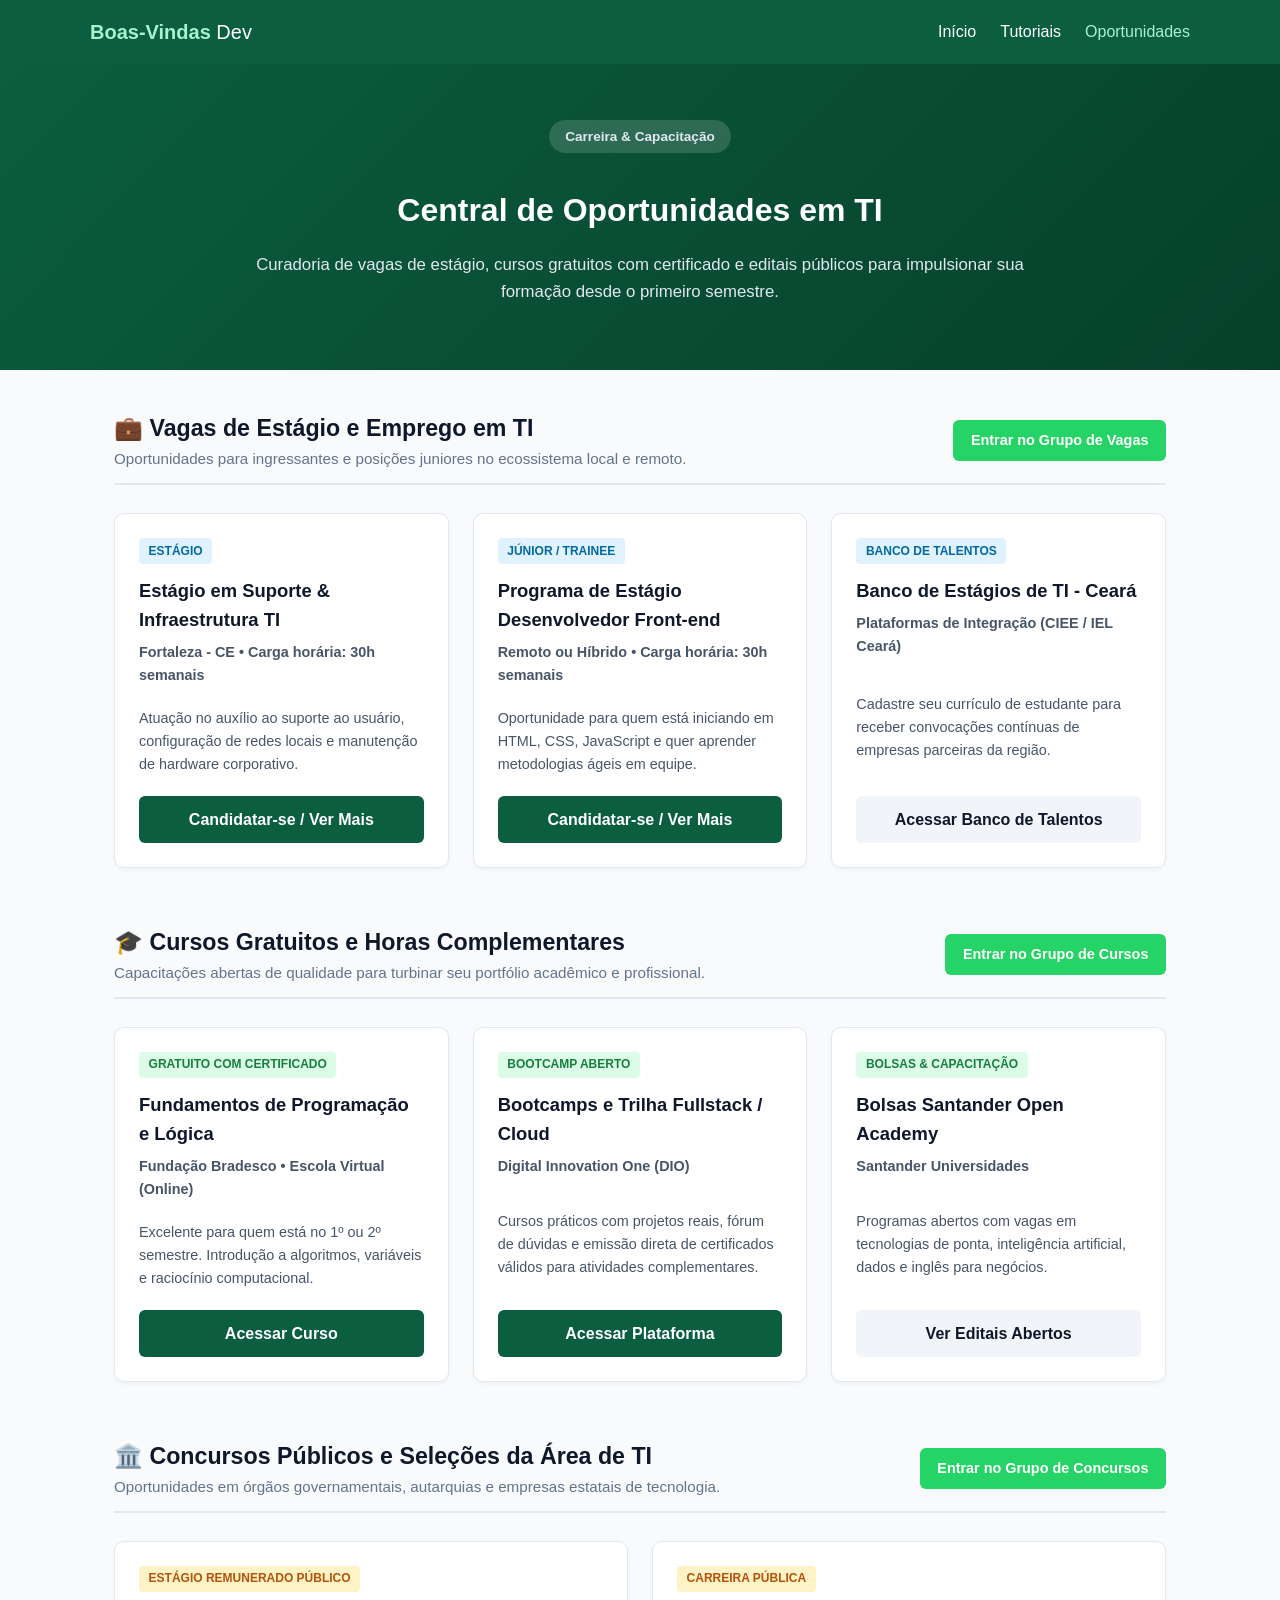
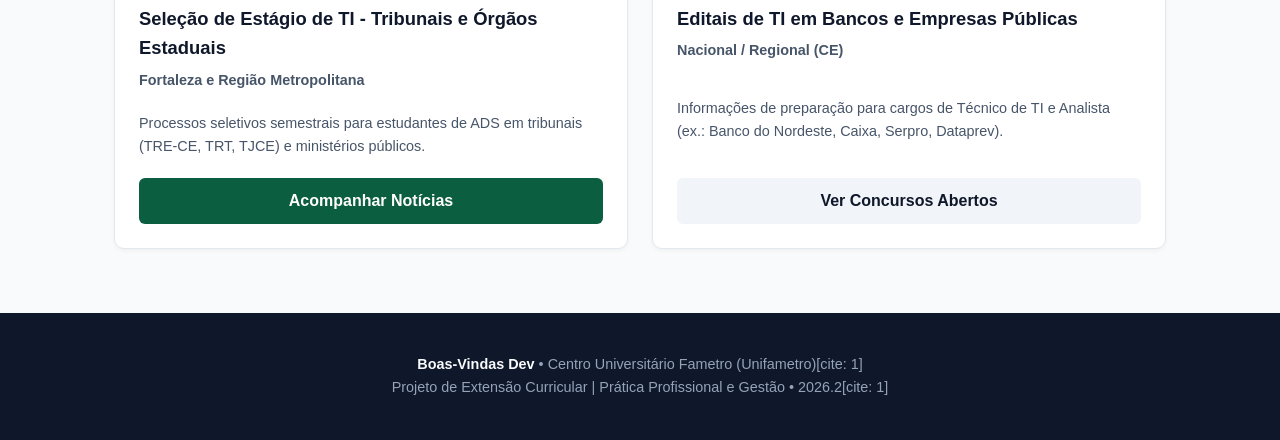
==== oportunidades.html @ 6d9a769b "Cria pagina de oportunidades e ajusta layout responsivo" ====
<!DOCTYPE html>
<html lang="pt-BR">
<head>
  <meta charset="UTF-8">
  <meta name="viewport" content="width=device-width, initial-scale=1.0">
  <title>Oportunidades em TI | Boas-Vindas Dev</title>
  <link rel="stylesheet" href="assets/css/style.css">
</head>
<body>

  <!-- Cabeçalho Institucional -->
  <header class="header">
    <div class="nav-container">
      <div class="logo">
        <span class="logo-bold">Boas-Vindas</span> Dev
      </div>
      <nav>
        <ul class="nav-links">
          <li><a href="index.html">Início</a></li>
          <li><a href="tutoriais.html">Tutoriais</a></li>
          <li><a href="oportunidades.html" class="active">Oportunidades</a></li>
        </ul>
      </nav>
    </div>
  </header>

  <!-- Banner da Página -->
  <section class="page-banner">
    <div class="page-banner-content">
      <span class="badge">Carreira & Capacitação</span>
      <h1>Central de Oportunidades em TI</h1>
      <p>Curadoria de vagas de estágio, cursos gratuitos com certificado e editais públicos para impulsionar sua formação desde o primeiro semestre.</p>
    </div>
  </section>

  <main class="opportunities-container">

    <!-- SEÇÃO 1: VAGAS DE TI E ESTÁGIO -->
    <section class="opp-section" id="vagas">
      <div class="section-header-opp">
        <div>
          <h2>💼 Vagas de Estágio e Emprego em TI</h2>
          <p>Oportunidades para ingressantes e posições juniores no ecossistema local e remoto.</p>
        </div>
        <a href="https://chat.whatsapp.com/GnmyAMjtUyA5KpkYH7Mi5i" class="btn-group-link" target="_blank" rel="noopener noreferrer">
          Entrar no Grupo de Vagas
        </a>
      </div>

      <div class="cards-grid">
        <article class="opp-card">
          <div class="opp-tag tag-vaga">Estágio</div>
          <h3>Estágio em Suporte & Infraestrutura TI</h3>
          <p class="opp-meta">Fortaleza - CE • Carga horária: 30h semanais</p>
          <p>Atuação no auxílio ao suporte ao usuário, configuração de redes locais e manutenção de hardware corporativo.</p>
          <a href="https://www.linkedin.com/jobs/" class="btn-card" target="_blank" rel="noopener noreferrer">Candidatar-se / Ver Mais</a>
        </article>

        <article class="opp-card">
          <div class="opp-tag tag-vaga">Júnior / Trainee</div>
          <h3>Programa de Estágio Desenvolvedor Front-end</h3>
          <p class="opp-meta">Remoto ou Híbrido • Carga horária: 30h semanais</p>
          <p>Oportunidade para quem está iniciando em HTML, CSS, JavaScript e quer aprender metodologias ágeis em equipe.</p>
          <a href="https://portal.ciee.org.br/" class="btn-card" target="_blank" rel="noopener noreferrer">Candidatar-se / Ver Mais</a>
        </article>

        <article class="opp-card">
          <div class="opp-tag tag-vaga">Banco de Talentos</div>
          <h3>Banco de Estágios de TI - Ceará</h3>
          <p class="opp-meta">Plataformas de Integração (CIEE / IEL Ceará)</p>
          <p>Cadastre seu currículo de estudante para receber convocações contínuas de empresas parceiras da região.</p>
          <a href="https://www.iel-ce.org.br/" class="btn-card btn-outline" target="_blank" rel="noopener noreferrer">Acessar Banco de Talentos</a>
        </article>
      </div>
    </section>

    <!-- SEÇÃO 2: CURSOS GRATUITOS E CERTIFICAÇÕES -->
    <section class="opp-section" id="cursos">
      <div class="section-header-opp">
        <div>
          <h2>🎓 Cursos Gratuitos e Horas Complementares</h2>
          <p>Capacitações abertas de qualidade para turbinar seu portfólio acadêmico e profissional.</p>
        </div>
        <a href="https://chat.whatsapp.com/CPEL64iT7CJGFEAsmtBszH" class="btn-group-link" target="_blank" rel="noopener noreferrer">
          Entrar no Grupo de Cursos
        </a>
      </div>

      <div class="cards-grid">
        <article class="opp-card">
          <div class="opp-tag tag-curso">Gratuito com Certificado</div>
          <h3>Fundamentos de Programação e Lógica</h3>
          <p class="opp-meta">Fundação Bradesco • Escola Virtual (Online)</p>
          <p>Excelente para quem está no 1º ou 2º semestre. Introdução a algoritmos, variáveis e raciocínio computacional.</p>
          <a href="https://www.ev.org.br/" class="btn-card" target="_blank" rel="noopener noreferrer">Acessar Curso</a>
        </article>

        <article class="opp-card">
          <div class="opp-tag tag-curso">Bootcamp Aberto</div>
          <h3>Bootcamps e Trilha Fullstack / Cloud</h3>
          <p class="opp-meta">Digital Innovation One (DIO)</p>
          <p>Cursos práticos com projetos reais, fórum de dúvidas e emissão direta de certificados válidos para atividades complementares.</p>
          <a href="https://www.dio.me/" class="btn-card" target="_blank" rel="noopener noreferrer">Acessar Plataforma</a>
        </article>

        <article class="opp-card">
          <div class="opp-tag tag-curso">Bolsas & Capacitação</div>
          <h3>Bolsas Santander Open Academy</h3>
          <p class="opp-meta">Santander Universidades</p>
          <p>Programas abertos com vagas em tecnologias de ponta, inteligência artificial, dados e inglês para negócios.</p>
          <a href="https://app.santanderopenacademy.com/" class="btn-card btn-outline" target="_blank" rel="noopener noreferrer">Ver Editais Abertos</a>
        </article>
      </div>
    </section>

    <!-- SEÇÃO 3: CONCURSOS PÚBLICOS EM TI -->
    <section class="opp-section" id="concursos">
      <div class="section-header-opp">
        <div>
          <h2>🏛️ Concursos Públicos e Seleções da Área de TI</h2>
          <p>Oportunidades em órgãos governamentais, autarquias e empresas estatais de tecnologia.</p>
        </div>
        <a href="https://chat.whatsapp.com/Ky12OfACemiLAG0rvKgKex" class="btn-group-link" target="_blank" rel="noopener noreferrer">
          Entrar no Grupo de Concursos
        </a>
      </div>

      <div class="cards-grid">
        <article class="opp-card">
          <div class="opp-tag tag-concurso">Estágio Remunerado Público</div>
          <h3>Seleção de Estágio de TI - Tribunais e Órgãos Estaduais</h3>
          <p class="opp-meta">Fortaleza e Região Metropolitana</p>
          <p>Processos seletivos semestrais para estudantes de ADS em tribunais (TRE-CE, TRT, TJCE) e ministérios públicos.</p>
          <a href="https://www.concursosnoceara.com/" class="btn-card" target="_blank" rel="noopener noreferrer">Acompanhar Notícias</a>
        </article>

        <article class="opp-card">
          <div class="opp-tag tag-concurso">Carreira Pública</div>
          <h3>Editais de TI em Bancos e Empresas Públicas</h3>
          <p class="opp-meta">Nacional / Regional (CE)</p>
          <p>Informações de preparação para cargos de Técnico de TI e Analista (ex.: Banco do Nordeste, Caixa, Serpro, Dataprev).</p>
          <a href="https://www.pciconcursos.com.br/" class="btn-card btn-outline" target="_blank" rel="noopener noreferrer">Ver Concursos Abertos</a>
        </article>
      </div>
    </section>

  </main>

  <!-- Rodapé Institucional -->
  <footer class="footer">
    <p><strong>Boas-Vindas Dev</strong> • Centro Universitário Fametro (Unifametro)[cite: 1]</p>
    <p>Projeto de Extensão Curricular | Prática Profissional e Gestão • 2026.2[cite: 1]</p>
  </footer>

</body>
</html>
---- assets/css/style.css ----
* {
  margin: 0;
  padding: 0;
  box-sizing: border-box;
  font-family: -apple-system, BlinkMacSystemFont, "Segoe UI", Roboto, Oxygen, Ubuntu, Cantarell, sans-serif;
}

body {
  background-color: #f8fafc;
  color: #1e293b;
  line-height: 1.6;
}

/* Header */
.header {
  background-color: #0b5e3f; /* Verde institucional Unifametro */
  padding: 1rem 1.5rem;
  box-shadow: 0 2px 8px rgba(0, 0, 0, 0.1);
}

.nav-container {
  max-width: 1100px;
  margin: 0 auto;
  display: flex;
  justify-content: space-between;
  align-items: center;
}

.logo {
  color: #ffffff;
  font-size: 1.25rem;
}

.logo-bold {
  font-weight: 800;
  color: #a7f3d0;
}

.nav-links {
  display: flex;
  list-style: none;
  gap: 1.5rem;
}

.nav-links a {
  color: #ffffff;
  text-decoration: none;
  font-weight: 500;
  transition: color 0.2s;
}

.nav-links a:hover,
.nav-links a.active {
  color: #a7f3d0;
}

/* Hero Section */
.hero {
  background: linear-gradient(135deg, #0b5e3f 0%, #06402b 100%);
  color: white;
  text-align: center;
  padding: 4.5rem 1.5rem 5rem;
}

.hero-content {
  max-width: 750px;
  margin: 0 auto;
}

.badge {
  display: inline-block;
  background-color: rgba(255, 255, 255, 0.15);
  color: #e2e8f0;
  font-size: 0.85rem;
  font-weight: 600;
  padding: 0.35rem 1rem;
  border-radius: 50px;
  margin-bottom: 1.5rem;
}

.hero h1 {
  font-size: 2.2rem;
  line-height: 1.25;
  margin-bottom: 1rem;
}

.hero p {
  font-size: 1.1rem;
  color: #e2e8f0;
  margin-bottom: 2rem;
}

.btn-principal {
  display: inline-block;
  background-color: #25d366;
  color: #ffffff;
  padding: 0.85rem 2rem;
  font-weight: 700;
  font-size: 1rem;
  text-decoration: none;
  border-radius: 8px;
  box-shadow: 0 4px 12px rgba(37, 211, 102, 0.3);
  transition: transform 0.2s, background-color 0.2s;
}

.btn-principal:hover {
  background-color: #1ebc59;
  transform: translateY(-2px);
}

/* Grid de Grupos */
.community-section {
  max-width: 1100px;
  margin: -2.5rem auto 4rem;
  padding: 0 1.5rem;
}

.section-title {
  text-align: center;
  margin-bottom: 2rem;
}

.section-title h2 {
  font-size: 1.7rem;
  color: #0f172a;
}

.section-title p {
  color: #64748b;
  margin-top: 0.25rem;
}

.cards-grid {
  display: grid;
  grid-template-columns: repeat(auto-fit, minmax(280px, 1fr));
  gap: 1.5rem;
}

.card {
  background: #ffffff;
  border: 1px solid #e2e8f0;
  border-radius: 12px;
  padding: 1.75rem;
  display: flex;
  flex-direction: column;
  box-shadow: 0 4px 6px -1px rgba(0, 0, 0, 0.05);
  transition: transform 0.2s, box-shadow 0.2s;
}

.card:hover {
  transform: translateY(-4px);
  box-shadow: 0 10px 15px -3px rgba(0, 0, 0, 0.1);
}

.card-icon {
  font-size: 2rem;
  margin-bottom: 1rem;
}

.card h3 {
  font-size: 1.25rem;
  margin-bottom: 0.5rem;
  color: #0f172a;
}

.card p {
  font-size: 0.95rem;
  color: #64748b;
  margin-bottom: 1.5rem;
  flex-grow: 1;
}

.btn-card {
  display: block;
  text-align: center;
  background-color: #0b5e3f;
  color: #ffffff;
  padding: 0.65rem 1rem;
  font-weight: 600;
  text-decoration: none;
  border-radius: 6px;
  transition: background-color 0.2s;
}

.btn-card:hover {
  background-color: #084931;
}

.btn-outline {
  background-color: #f1f5f9;
  color: #0f172a;
}

.btn-outline:hover {
  background-color: #e2e8f0;
}

/* Footer */
.footer {
  text-align: center;
  padding: 2.5rem 1rem;
  background-color: #0f172a;
  color: #94a3b8;
  font-size: 0.9rem;
}

.footer strong {
  color: #f8fafc;
}

/* Responsividade Mobile */
@media (max-width: 768px) {
  .nav-container {
    flex-direction: column;
    gap: 0.75rem;
  }
  .hero h1 {
    font-size: 1.75rem;
  }
}

/* --- Estilos da Página de Oportunidades --- */
.page-banner {
  background: linear-gradient(135deg, #0b5e3f 0%, #06402b 100%);
  color: #ffffff;
  text-align: center;
  padding: 3.5rem 1.5rem 4rem;
}

.page-banner-content {
  max-width: 800px;
  margin: 0 auto;
}

.page-banner h1 {
  font-size: 2rem;
  margin: 0.5rem 0 1rem;
}

.page-banner p {
  color: #e2e8f0;
  font-size: 1.05rem;
}

.opportunities-container {
  max-width: 1100px;
  margin: 2.5rem auto 4rem;
  padding: 0 1.5rem;
}

.opp-section {
  margin-bottom: 3.5rem;
}

.section-header-opp {
  display: flex;
  justify-content: space-between;
  align-items: center;
  flex-wrap: wrap;
  gap: 1rem;
  margin-bottom: 1.75rem;
  padding-bottom: 0.75rem;
  border-bottom: 2px solid #e2e8f0;
}

.section-header-opp h2 {
  font-size: 1.45rem;
  color: #0f172a;
}

.section-header-opp p {
  color: #64748b;
  font-size: 0.95rem;
}

.btn-group-link {
  display: inline-block;
  background-color: #25d366;
  color: #ffffff;
  padding: 0.55rem 1.1rem;
  font-size: 0.9rem;
  font-weight: 700;
  text-decoration: none;
  border-radius: 6px;
  transition: background-color 0.2s;
}

.btn-group-link:hover {
  background-color: #1ebc59;
}

.opp-card {
  background: #ffffff;
  border: 1px solid #e2e8f0;
  border-radius: 10px;
  padding: 1.5rem;
  display: flex;
  flex-direction: column;
  box-shadow: 0 2px 4px rgba(0, 0, 0, 0.04);
  transition: transform 0.2s, box-shadow 0.2s;
}

.opp-card:hover {
  transform: translateY(-3px);
  box-shadow: 0 8px 16px rgba(0, 0, 0, 0.08);
}

.opp-card h3 {
  font-size: 1.15rem;
  color: #0f172a;
  margin-bottom: 0.4rem;
}

.opp-meta {
  font-size: 0.85rem;
  color: #0b5e3f;
  font-weight: 600;
  margin-bottom: 0.75rem;
}

.opp-card p {
  font-size: 0.9rem;
  color: #475569;
  margin-bottom: 1.25rem;
  flex-grow: 1;
}

/* Tags de Destaque */
.opp-tag {
  display: inline-block;
  align-self: flex-start;
  font-size: 0.75rem;
  font-weight: 700;
  padding: 0.2rem 0.6rem;
  border-radius: 4px;
  margin-bottom: 0.75rem;
  text-transform: uppercase;
}

.tag-vaga {
  background-color: #e0f2fe;
  color: #0369a1;
}

.tag-curso {
  background-color: #dcfce7;
  color: #15803d;
}

.tag-concurso {
  background-color: #fef3c7;
  color: #b45309;
}

/* Responsividade */
@media (max-width: 768px) {
  .section-header-opp {
    flex-direction: column;
    align-items: flex-start;
  }
}
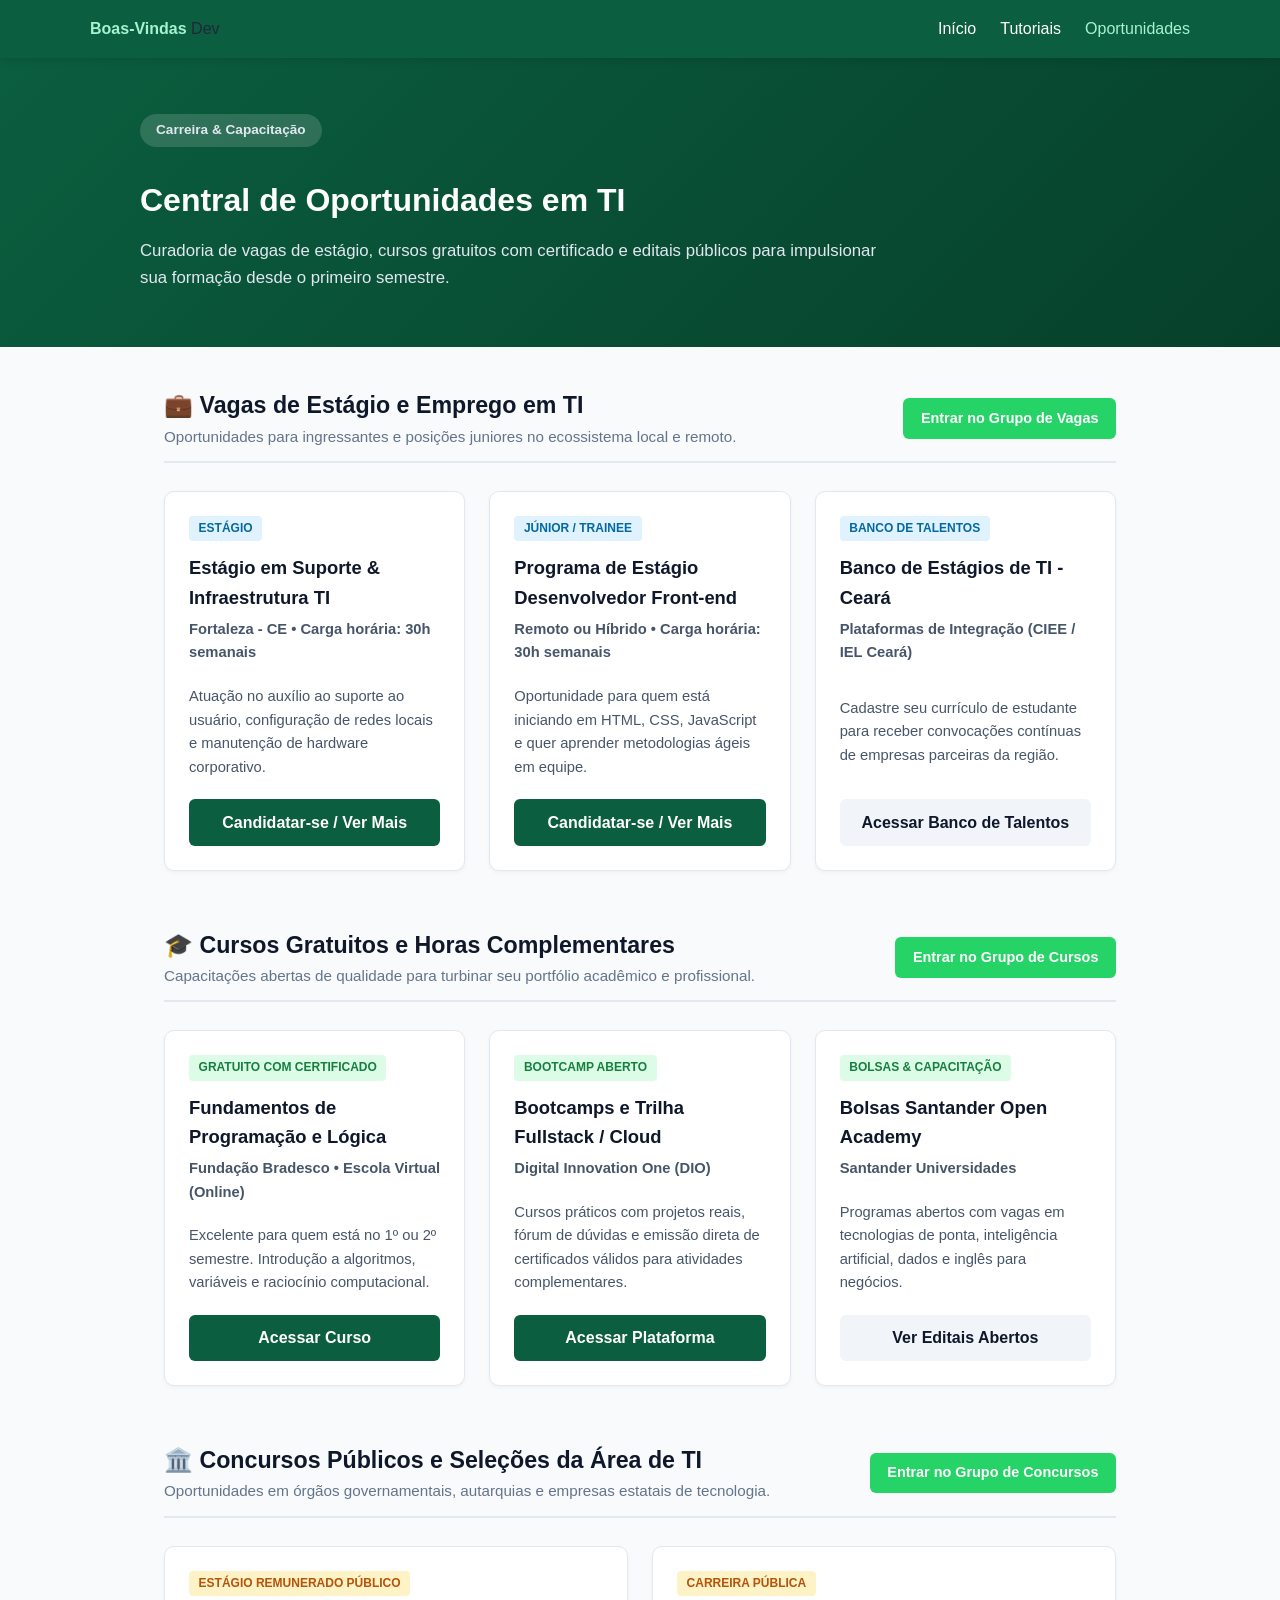
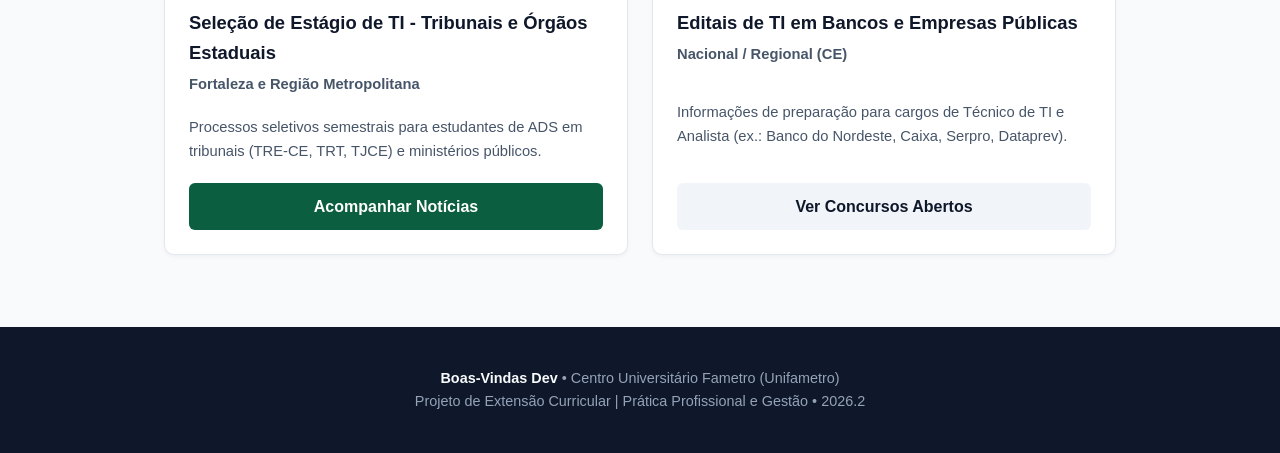
==== commit e3e7fea0: "Melhorias de UI/UX, atualização de imagens, ajusts refinados, menu mobile e aviso de grupos" ====
--- a/oportunidades.html
+++ b/oportunidades.html
@@ -4,6 +4,7 @@
   <meta charset="UTF-8">
   <meta name="viewport" content="width=device-width, initial-scale=1.0">
   <title>Oportunidades em TI | Boas-Vindas Dev</title>
+  <link rel="icon" type="image/png" href="assets/img/boas-vindas-dev.png">
   <link rel="stylesheet" href="assets/css/style.css">
 </head>
 <body>
@@ -11,9 +12,10 @@
   <!-- Cabeçalho Institucional -->
   <header class="header">
     <div class="nav-container">
-      <div class="logo">
+      <div class="logo"> <button class="nav-toggle" aria-label="Abrir menu">☰</button>
         <span class="logo-bold">Boas-Vindas</span> Dev
       </div>
+      <button class="nav-toggle" id="navToggle" aria-label="Abrir menu de navegação">☰</button>
       <nav>
         <ul class="nav-links">
           <li><a href="index.html">Início</a></li>
@@ -131,7 +133,7 @@
           <h3>Seleção de Estágio de TI - Tribunais e Órgãos Estaduais</h3>
           <p class="opp-meta">Fortaleza e Região Metropolitana</p>
           <p>Processos seletivos semestrais para estudantes de ADS em tribunais (TRE-CE, TRT, TJCE) e ministérios públicos.</p>
-          <a href="https://www.concursosnoceara.com/" class="btn-card" target="_blank" rel="noopener noreferrer">Acompanhar Notícias</a>
+          <a href="https://concursosnobrasil.com/concursos/ce/" class="btn-card" target="_blank" rel="noopener noreferrer">Acompanhar Notícias</a>
         </article>
 
         <article class="opp-card">
@@ -146,10 +148,12 @@
 
   </main>
 
+  <script src="assets/js/script.js"></script>
+
   <!-- Rodapé Institucional -->
   <footer class="footer">
-    <p><strong>Boas-Vindas Dev</strong> • Centro Universitário Fametro (Unifametro)[cite: 1]</p>
-    <p>Projeto de Extensão Curricular | Prática Profissional e Gestão • 2026.2[cite: 1]</p>
+    <p><strong>Boas-Vindas Dev</strong> • Centro Universitário Fametro (Unifametro)</p>
+    <p>Projeto de Extensão Curricular | Prática Profissional e Gestão • 2026.2</p>
   </footer>
 
 </body>
--- a/assets/css/style.css
+++ b/assets/css/style.css
@@ -2,7 +2,7 @@
   margin: 0;
   padding: 0;
   box-sizing: border-box;
-  font-family: -apple-system, BlinkMacSystemFont, "Segoe UI", Roboto, Oxygen, Ubuntu, Cantarell, sans-serif;
+  font-family: -apple-system, BlinkMacSystemFont, "Segoe UI", Roboto, Helvetica, Arial, sans-serif;
 }
 
 body {
@@ -11,11 +11,14 @@
   line-height: 1.6;
 }
 
-/* Header */
+/* Header & Navegação */
 .header {
-  background-color: #0b5e3f; /* Verde institucional Unifametro */
+  background-color: #0b5e3f;
   padding: 1rem 1.5rem;
-  box-shadow: 0 2px 8px rgba(0, 0, 0, 0.1);
+  box-shadow: 0 2px 8px rgba(0, 0, 0, 0.12);
+  position: sticky;
+  top: 0;
+  z-index: 1000;
 }
 
 .nav-container {
@@ -24,11 +27,13 @@
   display: flex;
   justify-content: space-between;
   align-items: center;
-}
-
-.logo {
+  position: relative;
+}
+
+.logo a {
   color: #ffffff;
   font-size: 1.25rem;
+  text-decoration: none;
 }
 
 .logo-bold {
@@ -52,6 +57,17 @@
 .nav-links a:hover,
 .nav-links a.active {
   color: #a7f3d0;
+}
+
+.nav-toggle {
+  display: none;
+  background: none;
+  border: 1px solid rgba(255, 255, 255, 0.3);
+  border-radius: 6px;
+  font-size: 1.4rem;
+  color: #ffffff;
+  padding: 0.2rem 0.6rem;
+  cursor: pointer;
 }
 
 /* Hero Section */
@@ -59,11 +75,11 @@
   background: linear-gradient(135deg, #0b5e3f 0%, #06402b 100%);
   color: white;
   text-align: center;
-  padding: 4.5rem 1.5rem 5rem;
+  padding: 4rem 1.5rem 4rem; /* Preenchimento confortável */
 }
 
 .hero-content {
-  max-width: 750px;
+  max-width: 760px;
   margin: 0 auto;
 }
 
@@ -75,7 +91,7 @@
   font-weight: 600;
   padding: 0.35rem 1rem;
   border-radius: 50px;
-  margin-bottom: 1.5rem;
+  margin-bottom: 1.25rem;
 }
 
 .hero h1 {
@@ -108,31 +124,56 @@
   transform: translateY(-2px);
 }
 
-/* Grid de Grupos */
+/* Comunidade e Cards (Index) */
 .community-section {
   max-width: 1100px;
-  margin: -2.5rem auto 4rem;
+  margin: 3rem auto 4.5rem; /* Margem limpa sem sobreposição quebrada */
   padding: 0 1.5rem;
 }
 
 .section-title {
-  text-align: center;
-  margin-bottom: 2rem;
+  text-align: left; /* UI moderna: título à esquerda com respiro */
+  margin-bottom: 1.5rem;
 }
 
 .section-title h2 {
-  font-size: 1.7rem;
+  font-size: 1.8rem;
   color: #0f172a;
 }
 
 .section-title p {
   color: #64748b;
-  margin-top: 0.25rem;
+  margin-top: 0.35rem;
+  font-size: 1.05rem;
+}
+
+/* Bloco de Aviso de UX */
+.info-alert {
+  background-color: #eff6ff;
+  border-left: 4px solid #3b82f6;
+  padding: 1rem 1.25rem;
+  border-radius: 6px;
+  display: flex;
+  align-items: flex-start;
+  gap: 0.85rem;
+  margin-bottom: 2rem;
+}
+
+.info-icon {
+  font-size: 1.3rem;
+  line-height: 1;
+}
+
+.info-alert p {
+  color: #1e3a8a;
+  font-size: 0.95rem;
+  line-height: 1.5;
+  text-align: left;
 }
 
 .cards-grid {
   display: grid;
-  grid-template-columns: repeat(auto-fit, minmax(280px, 1fr));
+  grid-template-columns: repeat(auto-fit, minmax(290px, 1fr));
   gap: 1.5rem;
 }
 
@@ -143,31 +184,33 @@
   padding: 1.75rem;
   display: flex;
   flex-direction: column;
-  box-shadow: 0 4px 6px -1px rgba(0, 0, 0, 0.05);
+  box-shadow: 0 2px 4px rgba(0, 0, 0, 0.04);
   transition: transform 0.2s, box-shadow 0.2s;
 }
 
 .card:hover {
-  transform: translateY(-4px);
-  box-shadow: 0 10px 15px -3px rgba(0, 0, 0, 0.1);
+  transform: translateY(-3px);
+  box-shadow: 0 10px 15px -3px rgba(0, 0, 0, 0.08);
 }
 
 .card-icon {
   font-size: 2rem;
-  margin-bottom: 1rem;
+  margin-bottom: 0.85rem;
 }
 
 .card h3 {
   font-size: 1.25rem;
   margin-bottom: 0.5rem;
   color: #0f172a;
+  text-align: left;
 }
 
 .card p {
   font-size: 0.95rem;
-  color: #64748b;
+  color: #475569;
   margin-bottom: 1.5rem;
   flex-grow: 1;
+  text-align: left; /* Legibilidade padrão UX */
 }
 
 .btn-card {
@@ -195,56 +238,36 @@
   background-color: #e2e8f0;
 }
 
-/* Footer */
-.footer {
-  text-align: center;
-  padding: 2.5rem 1rem;
-  background-color: #0f172a;
-  color: #94a3b8;
-  font-size: 0.9rem;
-}
-
-.footer strong {
-  color: #f8fafc;
-}
-
-/* Responsividade Mobile */
-@media (max-width: 768px) {
-  .nav-container {
-    flex-direction: column;
-    gap: 0.75rem;
-  }
-  .hero h1 {
-    font-size: 1.75rem;
-  }
-}
-
-/* --- Estilos da Página de Oportunidades --- */
+/* Banners das Páginas Internas */
 .page-banner {
   background: linear-gradient(135deg, #0b5e3f 0%, #06402b 100%);
   color: #ffffff;
-  text-align: center;
-  padding: 3.5rem 1.5rem 4rem;
+  padding: 3.5rem 1.5rem;
+  text-align: left;
 }
 
 .page-banner-content {
-  max-width: 800px;
+  max-width: 1000px;
   margin: 0 auto;
 }
 
 .page-banner h1 {
   font-size: 2rem;
-  margin: 0.5rem 0 1rem;
+  margin: 0.5rem 0 0.75rem;
 }
 
 .page-banner p {
   color: #e2e8f0;
   font-size: 1.05rem;
-}
-
-.opportunities-container {
-  max-width: 1100px;
-  margin: 2.5rem auto 4rem;
+  max-width: 750px;
+  text-align: left;
+}
+
+/* Oportunidades & Tutoriais (Estrutura UI/UX Limpa) */
+.opportunities-container,
+.tutorials-container {
+  max-width: 1000px;
+  margin: 2.5rem auto 4.5rem;
   padding: 0 1.5rem;
 }
 
@@ -266,11 +289,13 @@
 .section-header-opp h2 {
   font-size: 1.45rem;
   color: #0f172a;
+  text-align: left;
 }
 
 .section-header-opp p {
   color: #64748b;
   font-size: 0.95rem;
+  text-align: left;
 }
 
 .btn-group-link {
@@ -297,18 +322,18 @@
   display: flex;
   flex-direction: column;
   box-shadow: 0 2px 4px rgba(0, 0, 0, 0.04);
-  transition: transform 0.2s, box-shadow 0.2s;
+  transition: transform 0.2s;
 }
 
 .opp-card:hover {
   transform: translateY(-3px);
-  box-shadow: 0 8px 16px rgba(0, 0, 0, 0.08);
 }
 
 .opp-card h3 {
   font-size: 1.15rem;
   color: #0f172a;
-  margin-bottom: 0.4rem;
+  margin-bottom: 0.35rem;
+  text-align: left;
 }
 
 .opp-meta {
@@ -316,16 +341,17 @@
   color: #0b5e3f;
   font-weight: 600;
   margin-bottom: 0.75rem;
+  text-align: left;
 }
 
 .opp-card p {
-  font-size: 0.9rem;
+  font-size: 0.92rem;
   color: #475569;
   margin-bottom: 1.25rem;
   flex-grow: 1;
-}
-
-/* Tags de Destaque */
+  text-align: left;
+}
+
 .opp-tag {
   display: inline-block;
   align-self: flex-start;
@@ -337,25 +363,177 @@
   text-transform: uppercase;
 }
 
-.tag-vaga {
-  background-color: #e0f2fe;
-  color: #0369a1;
-}
-
-.tag-curso {
+.tag-vaga { background-color: #e0f2fe; color: #0369a1; }
+.tag-curso { background-color: #dcfce7; color: #15803d; }
+.tag-concurso { background-color: #fef3c7; color: #b45309; }
+
+/* Tutoriais UI */
+.tutorial-card {
+  background: #ffffff;
+  border: 1px solid #e2e8f0;
+  border-radius: 12px;
+  padding: 2rem;
+  margin-bottom: 2.5rem;
+  box-shadow: 0 3px 6px rgba(0, 0, 0, 0.04);
+}
+
+.tutorial-header {
+  border-bottom: 2px solid #f1f5f9;
+  padding-bottom: 1.25rem;
+  margin-bottom: 1.5rem;
+  cursor: pointer;
+  display: flex;
+  justify-content: space-between;
+  align-items: center;
+}
+
+.tutorial-title-group {
+  text-align: left;
+}
+
+.step-badge {
+  display: inline-block;
   background-color: #dcfce7;
   color: #15803d;
-}
-
-.tag-concurso {
-  background-color: #fef3c7;
-  color: #b45309;
-}
-
-/* Responsividade */
+  font-size: 0.8rem;
+  font-weight: 700;
+  padding: 0.25rem 0.75rem;
+  border-radius: 4px;
+  margin-bottom: 0.5rem;
+  text-transform: uppercase;
+}
+
+.tutorial-header h2 {
+  font-size: 1.45rem;
+  color: #0f172a;
+  margin-bottom: 0.35rem;
+  text-align: left;
+}
+
+.tutorial-header p {
+  color: #64748b;
+  font-size: 0.95rem;
+  text-align: left;
+}
+
+.accordion-arrow {
+  font-size: 1.4rem;
+  color: #0b5e3f;
+  transition: transform 0.3s ease;
+}
+
+.tutorial-closed .tutorial-content {
+  display: none;
+}
+
+.tutorial-closed .accordion-arrow {
+  transform: rotate(-90deg);
+}
+
+.step-block {
+  margin-bottom: 2rem;
+  text-align: left;
+}
+
+.step-block h3 {
+  font-size: 1.1rem;
+  color: #0b5e3f;
+  margin-bottom: 0.4rem;
+  text-align: left;
+}
+
+.step-block p {
+  color: #334155;
+  font-size: 0.95rem;
+  line-height: 1.6;
+  margin-bottom: 0.75rem;
+  text-align: left;
+}
+
+.tutorial-img {
+  width: 100%;
+  max-width: 650px;
+  display: block;
+  margin: 0.75rem 0 1.5rem;
+  border-radius: 8px;
+  border: 1px solid #e2e8f0;
+}
+
+.simple-list {
+  list-style: none;
+  padding-left: 0;
+  display: flex;
+  flex-direction: column;
+  gap: 0.6rem;
+  margin-top: 0.5rem;
+}
+
+.simple-list li {
+  position: relative;
+  padding-left: 1.5rem;
+  color: #334155;
+  font-size: 0.95rem;
+  text-align: left;
+}
+
+.simple-list li::before {
+  content: "✔";
+  position: absolute;
+  left: 0;
+  color: #10b981;
+  font-weight: bold;
+}
+
+/* Footer */
+.footer {
+  text-align: center;
+  padding: 2.5rem 1rem;
+  background-color: #0f172a;
+  color: #94a3b8;
+  font-size: 0.9rem;
+}
+
+.footer strong {
+  color: #f8fafc;
+}
+
+/* Responsividade Mobile Consistente */
 @media (max-width: 768px) {
+  .nav-toggle {
+    display: block;
+  }
+
+  .nav-links {
+    display: none;
+    position: absolute;
+    top: 100%;
+    left: 0;
+    right: 0;
+    background-color: #084931;
+    flex-direction: column;
+    padding: 1.25rem 1.5rem;
+    gap: 1.25rem;
+    box-shadow: 0 4px 8px rgba(0,0,0,0.2);
+  }
+
+  .nav-links.nav-active {
+    display: flex;
+  }
+
+  .hero h1 {
+    font-size: 1.8rem;
+  }
+
+  .hero p {
+    font-size: 1rem;
+  }
+
   .section-header-opp {
     flex-direction: column;
     align-items: flex-start;
   }
-}
+
+  .tutorial-img {
+    margin: 0.75rem auto;
+  }
+}
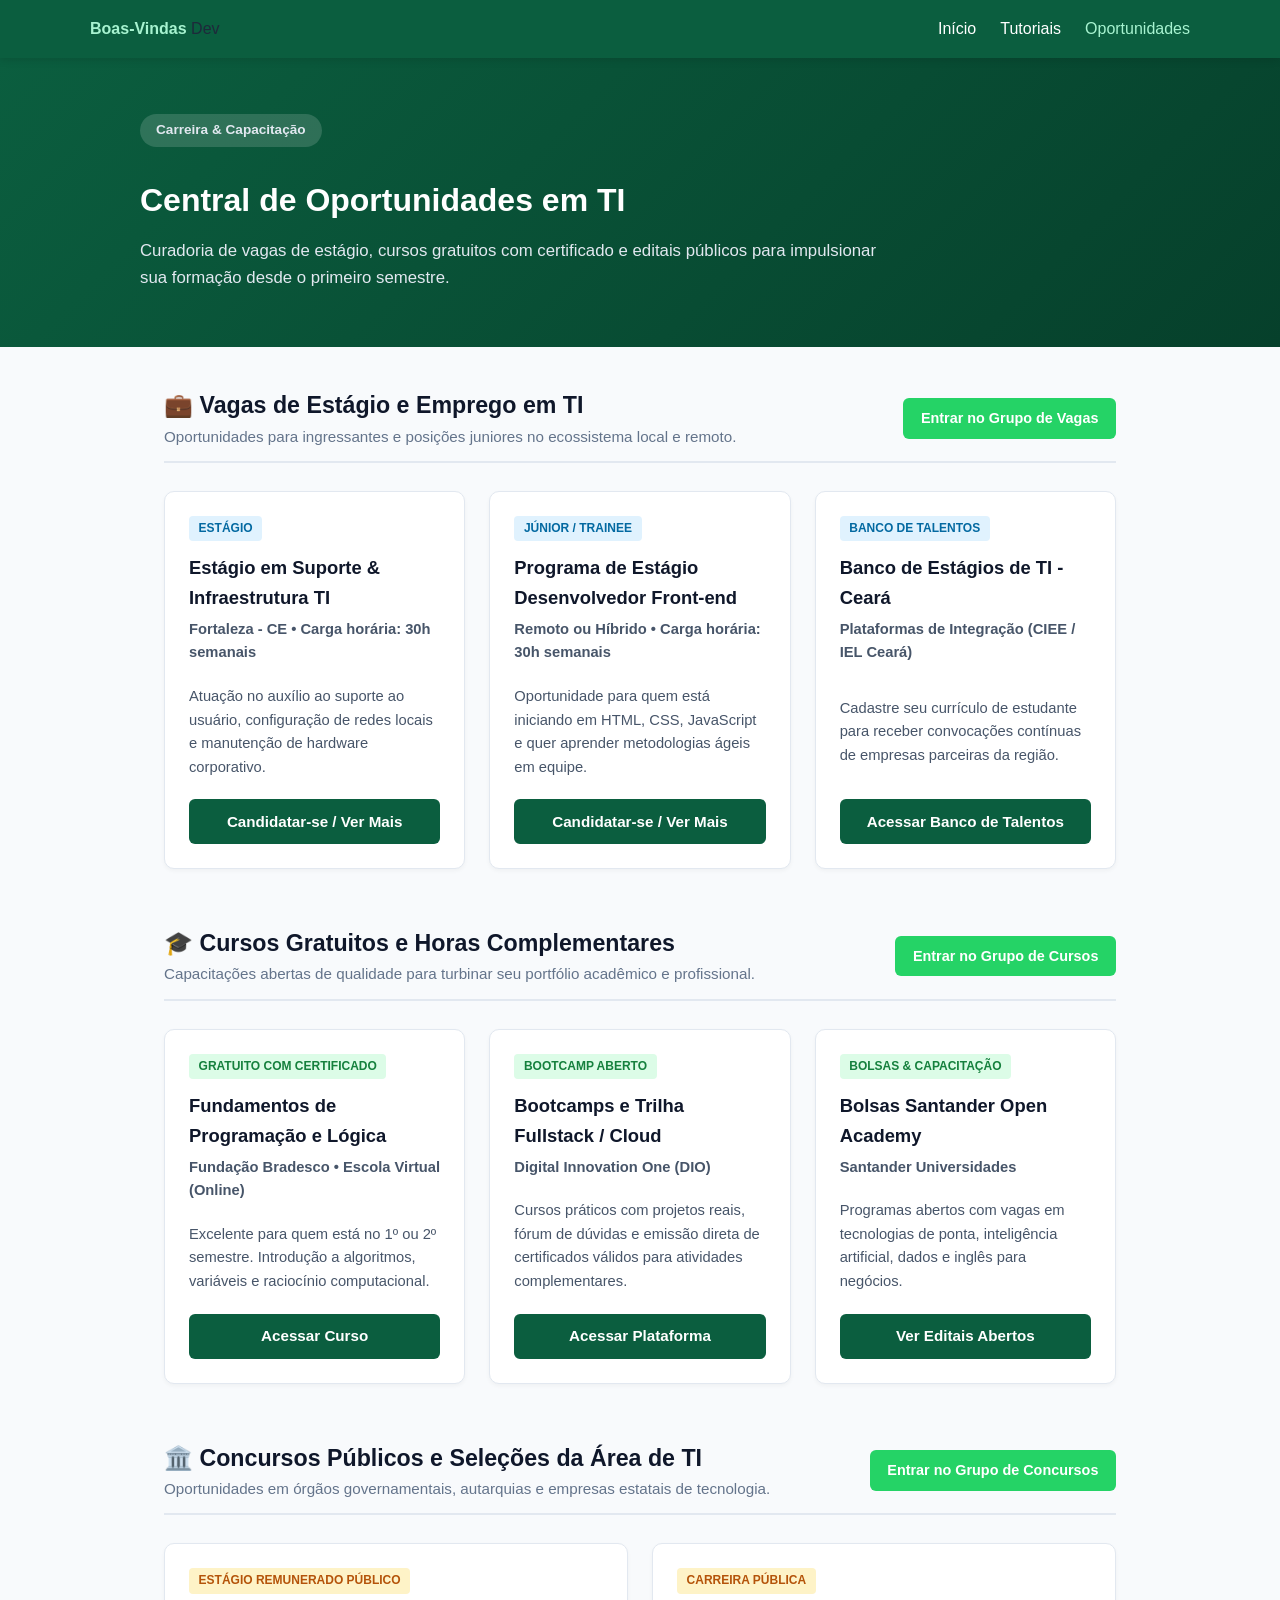
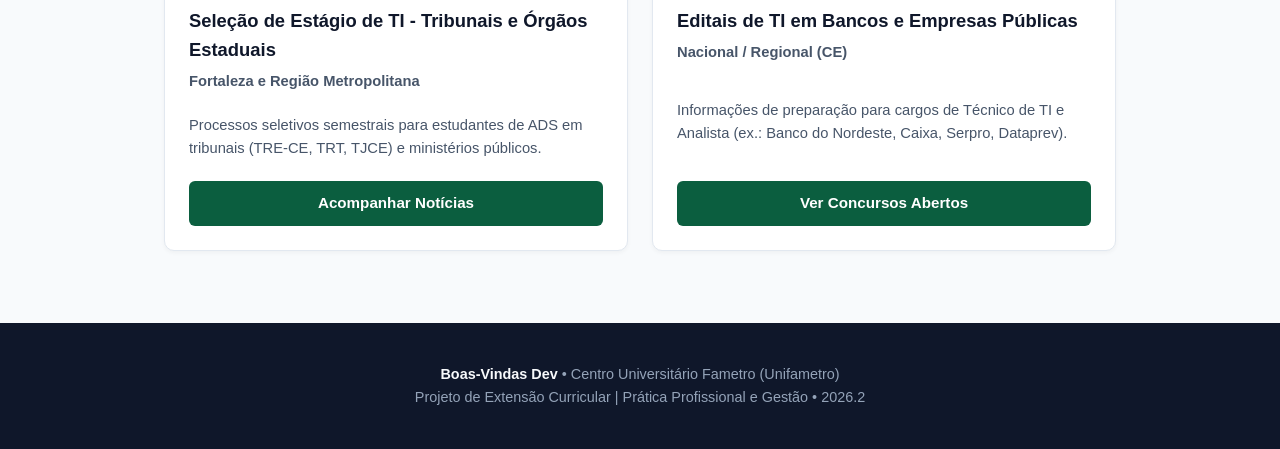
==== commit dd5cf496: "novas atualizações em geral" ====
--- a/oportunidades.html
+++ b/oportunidades.html
@@ -12,11 +12,11 @@
   <!-- Cabeçalho Institucional -->
   <header class="header">
     <div class="nav-container">
-      <div class="logo"> <button class="nav-toggle" aria-label="Abrir menu">☰</button>
+      <div class="logo">
         <span class="logo-bold">Boas-Vindas</span> Dev
       </div>
+    <nav>  
       <button class="nav-toggle" id="navToggle" aria-label="Abrir menu de navegação">☰</button>
-      <nav>
         <ul class="nav-links">
           <li><a href="index.html">Início</a></li>
           <li><a href="tutoriais.html">Tutoriais</a></li>
--- a/assets/css/style.css
+++ b/assets/css/style.css
@@ -215,13 +215,19 @@
 
 .btn-card {
   display: block;
+  width: 100%;
+  box-sizing: border-box;
   text-align: center;
   background-color: #0b5e3f;
   color: #ffffff;
   padding: 0.65rem 1rem;
   font-weight: 600;
+  font-size: 0.95rem;
+  font-family: inherit;
   text-decoration: none;
+  border: none;
   border-radius: 6px;
+  cursor: pointer;
   transition: background-color 0.2s;
 }
 
@@ -230,12 +236,12 @@
 }
 
 .btn-outline {
-  background-color: #f1f5f9;
-  color: #0f172a;
+  background-color: #0b5e3f;
+  color: #ffffff;
 }
 
 .btn-outline:hover {
-  background-color: #e2e8f0;
+  background-color: #084931;
 }
 
 /* Banners das Páginas Internas */
@@ -495,6 +501,29 @@
 
 .footer strong {
   color: #f8fafc;
+}
+
+/* Padronização do Botão Dicas */
+#btn-outra-dica {
+  width: 100%;
+  display: block;
+  padding: 0.65rem 1rem;
+  box-sizing: border-box;
+  font-size: 0.95rem;
+  font-weight: 600;
+  font-family: inherit;
+  line-height: 1.6;
+  text-align: center;
+  background-color: #0b5e3f;
+  color: #ffffff;
+  border: none;
+  border-radius: 6px;
+  cursor: pointer;
+  transition: background-color 0.2s;
+}
+
+#btn-outra-dica:hover {
+  background-color: #084931;
 }
 
 /* Responsividade Mobile Consistente */
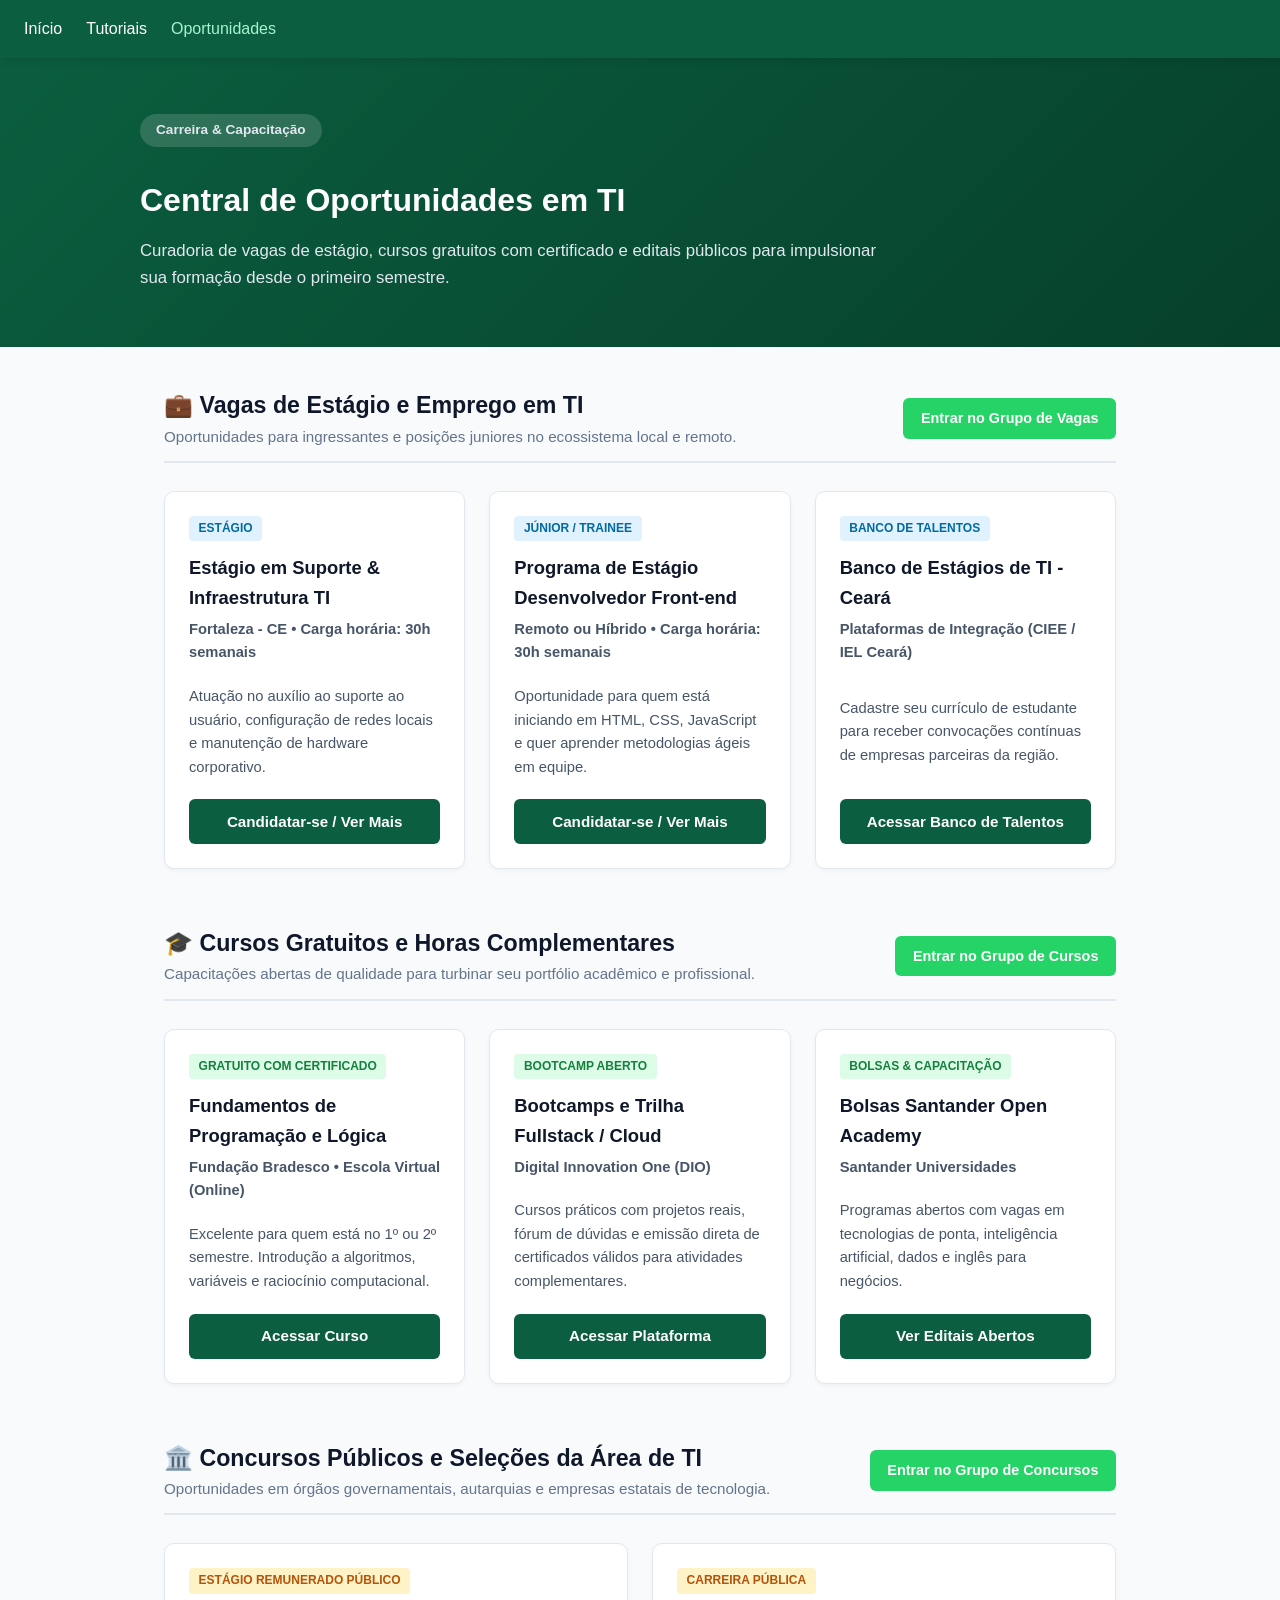
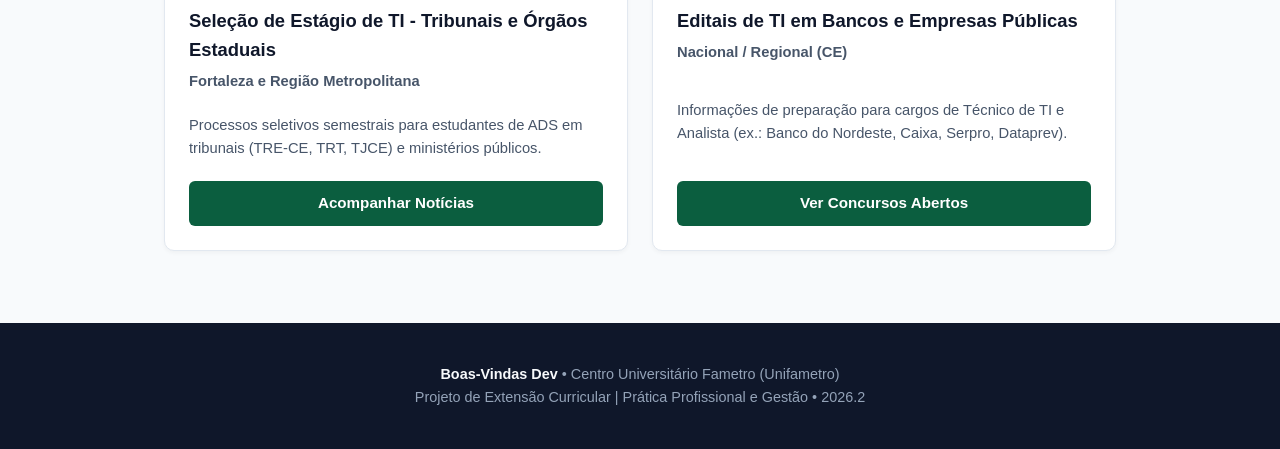
==== commit ea2edfd2: "Ajuste de botoes de nvegacao" ====
--- a/oportunidades.html
+++ b/oportunidades.html
@@ -11,12 +11,12 @@
 
   <!-- Cabeçalho Institucional -->
   <header class="header">
-    <div class="nav-container">
-      <div class="logo">
+    <!-- <div class="nav-container">
+      <div class="logo"> <button class="nav-toggle" aria-label="Abrir menu">☰</button>
         <span class="logo-bold">Boas-Vindas</span> Dev
-      </div>
-    <nav>  
+      </div> -->
       <button class="nav-toggle" id="navToggle" aria-label="Abrir menu de navegação">☰</button>
+      <nav>
         <ul class="nav-links">
           <li><a href="index.html">Início</a></li>
           <li><a href="tutoriais.html">Tutoriais</a></li>
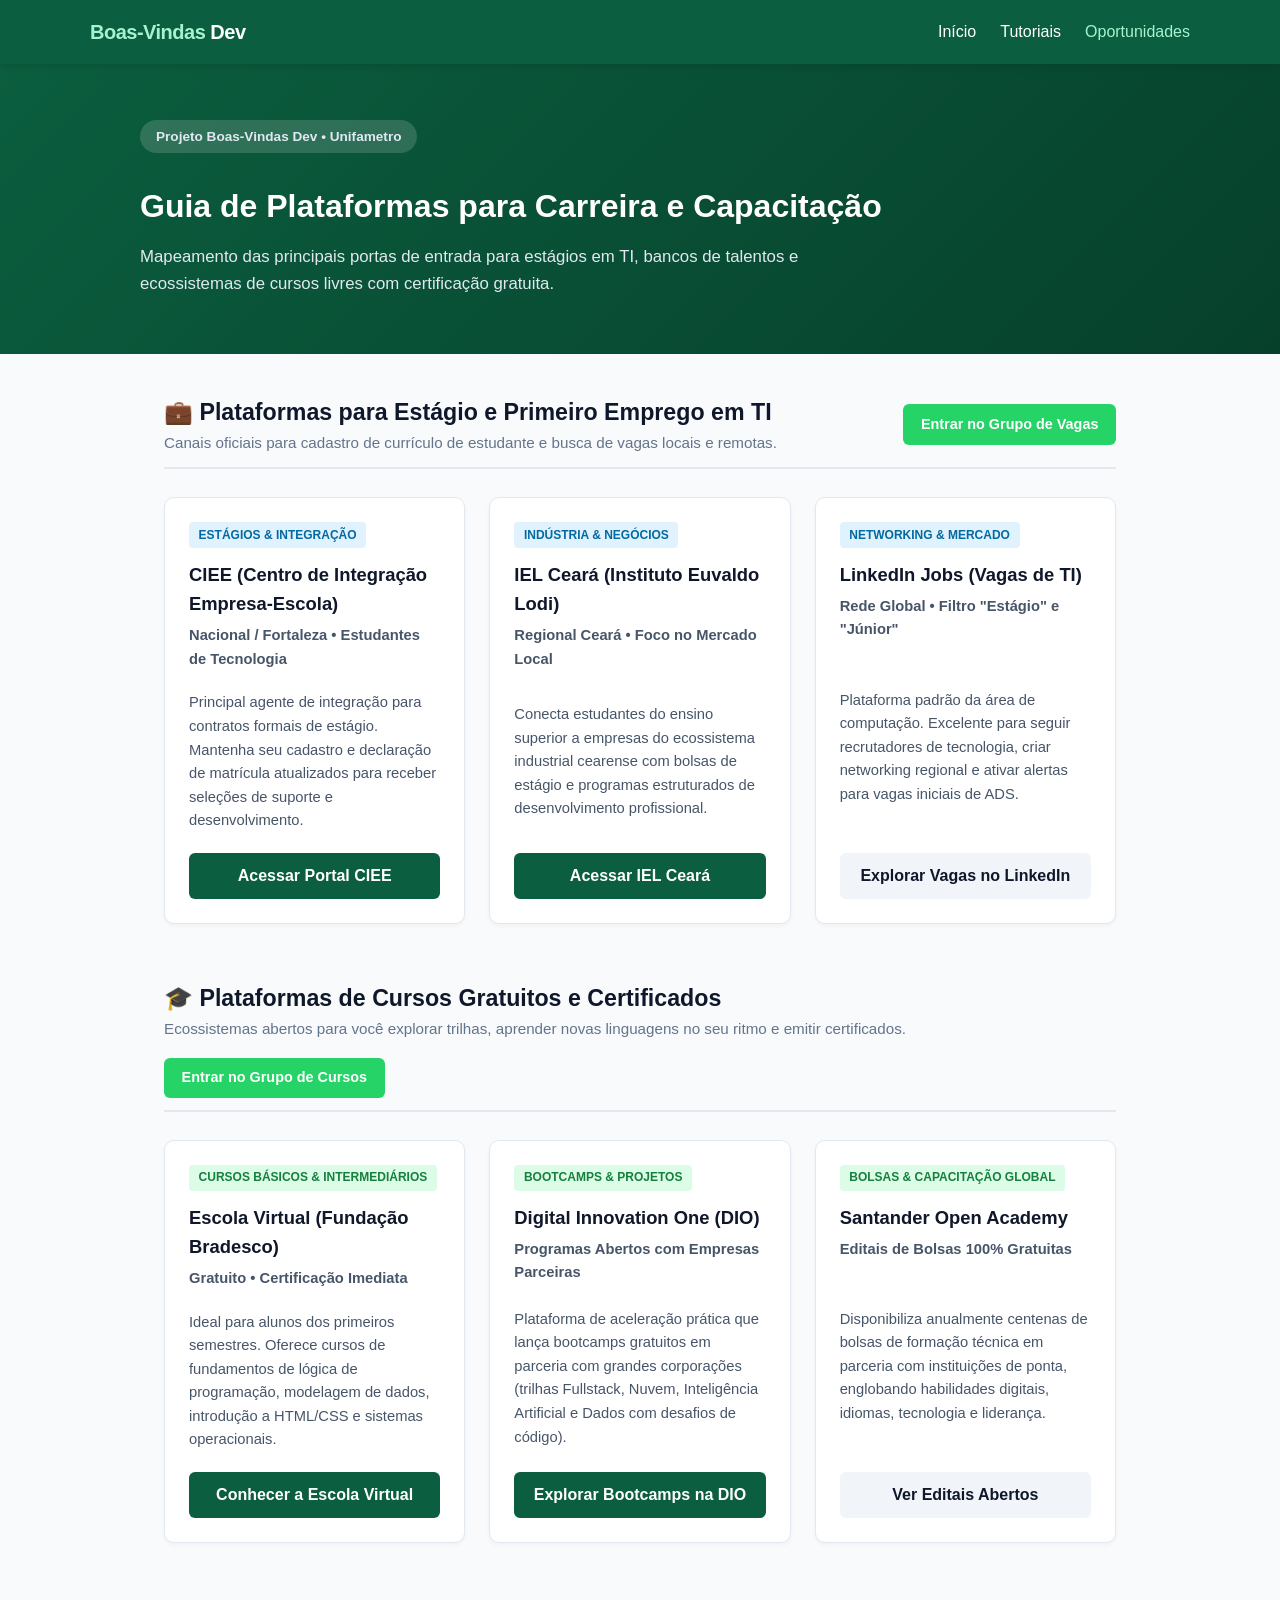
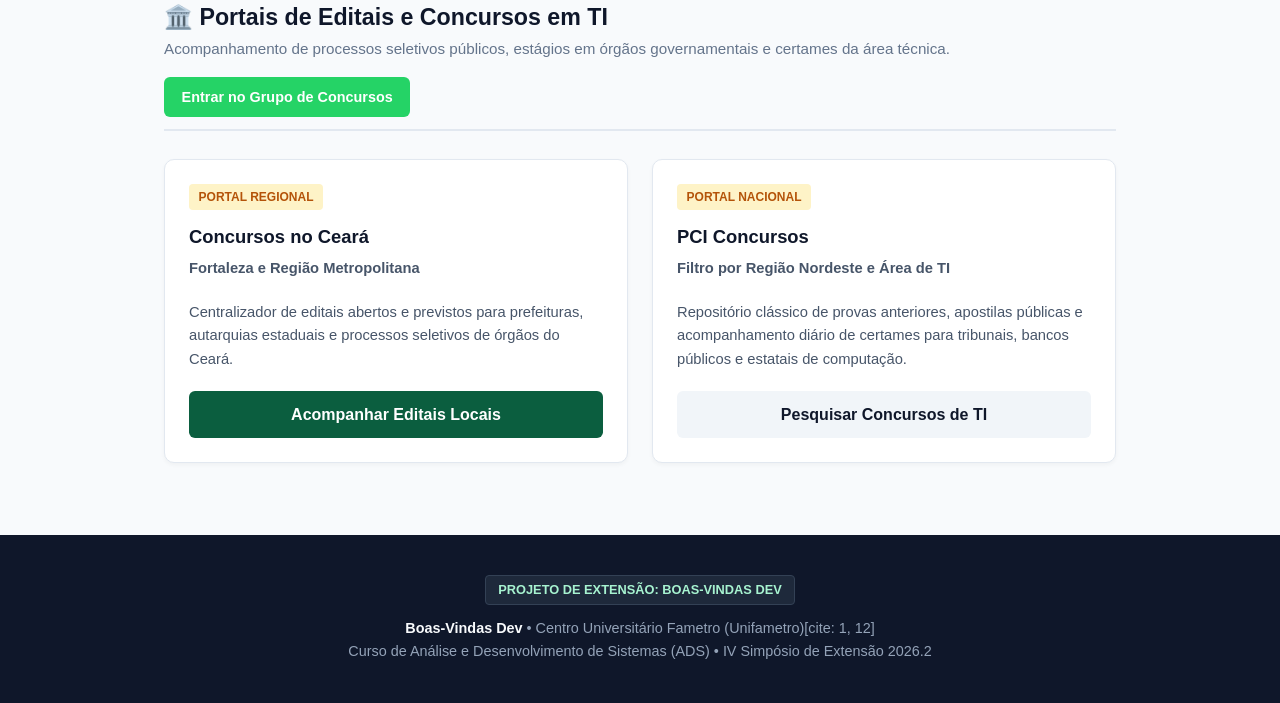
==== commit 0763ab8d: "Corrige menu mobile, adiciona identidade visual e ajusta plataformas de carreira" ====
--- a/oportunidades.html
+++ b/oportunidades.html
@@ -9,15 +9,15 @@
 </head>
 <body>
 
-  <!-- Cabeçalho Institucional -->
+  <!-- Cabeçalho com Identidade Clara do Projeto -->
   <header class="header">
-    <!-- <div class="nav-container">
-      <div class="logo"> <button class="nav-toggle" aria-label="Abrir menu">☰</button>
-        <span class="logo-bold">Boas-Vindas</span> Dev
-      </div> -->
+    <div class="nav-container">
+      <div class="logo">
+        <a href="index.html"><span class="logo-bold">Boas-Vindas</span> Dev</a>
+      </div>
       <button class="nav-toggle" id="navToggle" aria-label="Abrir menu de navegação">☰</button>
       <nav>
-        <ul class="nav-links">
+        <ul class="nav-links" id="navLinks">
           <li><a href="index.html">Início</a></li>
           <li><a href="tutoriais.html">Tutoriais</a></li>
           <li><a href="oportunidades.html" class="active">Oportunidades</a></li>
@@ -26,23 +26,23 @@
     </div>
   </header>
 
-  <!-- Banner da Página -->
+  <!-- Banner Institucional -->
   <section class="page-banner">
     <div class="page-banner-content">
-      <span class="badge">Carreira & Capacitação</span>
-      <h1>Central de Oportunidades em TI</h1>
-      <p>Curadoria de vagas de estágio, cursos gratuitos com certificado e editais públicos para impulsionar sua formação desde o primeiro semestre.</p>
+      <span class="badge">Projeto Boas-Vindas Dev • Unifametro</span>
+      <h1>Guia de Plataformas para Carreira e Capacitação</h1>
+      <p>Mapeamento das principais portas de entrada para estágios em TI, bancos de talentos e ecossistemas de cursos livres com certificação gratuita.</p>
     </div>
   </section>
 
   <main class="opportunities-container">
 
-    <!-- SEÇÃO 1: VAGAS DE TI E ESTÁGIO -->
+    <!-- SEÇÃO 1: PLATAFORMAS DE EMPREGABILIDADE E ESTÁGIO -->
     <section class="opp-section" id="vagas">
       <div class="section-header-opp">
         <div>
-          <h2>💼 Vagas de Estágio e Emprego em TI</h2>
-          <p>Oportunidades para ingressantes e posições juniores no ecossistema local e remoto.</p>
+          <h2>💼 Plataformas para Estágio e Primeiro Emprego em TI</h2>
+          <p>Canais oficiais para cadastro de currículo de estudante e busca de vagas locais e remotas.</p>
         </div>
         <a href="https://chat.whatsapp.com/GnmyAMjtUyA5KpkYH7Mi5i" class="btn-group-link" target="_blank" rel="noopener noreferrer">
           Entrar no Grupo de Vagas
@@ -50,38 +50,41 @@
       </div>
 
       <div class="cards-grid">
+        <!-- Card 1: CIEE -->
         <article class="opp-card">
-          <div class="opp-tag tag-vaga">Estágio</div>
-          <h3>Estágio em Suporte & Infraestrutura TI</h3>
-          <p class="opp-meta">Fortaleza - CE • Carga horária: 30h semanais</p>
-          <p>Atuação no auxílio ao suporte ao usuário, configuração de redes locais e manutenção de hardware corporativo.</p>
-          <a href="https://www.linkedin.com/jobs/" class="btn-card" target="_blank" rel="noopener noreferrer">Candidatar-se / Ver Mais</a>
+          <div class="opp-tag tag-vaga">Estágios & Integração</div>
+          <h3>CIEE (Centro de Integração Empresa-Escola)</h3>
+          <p class="opp-meta">Nacional / Fortaleza • Estudantes de Tecnologia</p>
+          <p>Principal agente de integração para contratos formais de estágio. Mantenha seu cadastro e declaração de matrícula atualizados para receber seleções de suporte e desenvolvimento.</p>
+          <a href="https://portal.ciee.org.br/" class="btn-card" target="_blank" rel="noopener noreferrer">Acessar Portal CIEE</a>
         </article>
 
+        <!-- Card 2: IEL Ceará -->
         <article class="opp-card">
-          <div class="opp-tag tag-vaga">Júnior / Trainee</div>
-          <h3>Programa de Estágio Desenvolvedor Front-end</h3>
-          <p class="opp-meta">Remoto ou Híbrido • Carga horária: 30h semanais</p>
-          <p>Oportunidade para quem está iniciando em HTML, CSS, JavaScript e quer aprender metodologias ágeis em equipe.</p>
-          <a href="https://portal.ciee.org.br/" class="btn-card" target="_blank" rel="noopener noreferrer">Candidatar-se / Ver Mais</a>
+          <div class="opp-tag tag-vaga">Indústria & Negócios</div>
+          <h3>IEL Ceará (Instituto Euvaldo Lodi)</h3>
+          <p class="opp-meta">Regional Ceará • Foco no Mercado Local</p>
+          <p>Conecta estudantes do ensino superior a empresas do ecossistema industrial cearense com bolsas de estágio e programas estruturados de desenvolvimento profissional.</p>
+          <a href="https://www.iel-ce.org.br/" class="btn-card" target="_blank" rel="noopener noreferrer">Acessar IEL Ceará</a>
         </article>
 
+        <!-- Card 3: LinkedIn -->
         <article class="opp-card">
-          <div class="opp-tag tag-vaga">Banco de Talentos</div>
-          <h3>Banco de Estágios de TI - Ceará</h3>
-          <p class="opp-meta">Plataformas de Integração (CIEE / IEL Ceará)</p>
-          <p>Cadastre seu currículo de estudante para receber convocações contínuas de empresas parceiras da região.</p>
-          <a href="https://www.iel-ce.org.br/" class="btn-card btn-outline" target="_blank" rel="noopener noreferrer">Acessar Banco de Talentos</a>
+          <div class="opp-tag tag-vaga">Networking & Mercado</div>
+          <h3>LinkedIn Jobs (Vagas de TI)</h3>
+          <p class="opp-meta">Rede Global • Filtro "Estágio" e "Júnior"</p>
+          <p>Plataforma padrão da área de computação. Excelente para seguir recrutadores de tecnologia, criar networking regional e ativar alertas para vagas iniciais de ADS.</p>
+          <a href="https://www.linkedin.com/jobs/" class="btn-card btn-outline" target="_blank" rel="noopener noreferrer">Explorar Vagas no LinkedIn</a>
         </article>
       </div>
     </section>
 
-    <!-- SEÇÃO 2: CURSOS GRATUITOS E CERTIFICAÇÕES -->
+    <!-- SEÇÃO 2: PLATAFORMAS DE CURSOS GRATUITOS -->
     <section class="opp-section" id="cursos">
       <div class="section-header-opp">
         <div>
-          <h2>🎓 Cursos Gratuitos e Horas Complementares</h2>
-          <p>Capacitações abertas de qualidade para turbinar seu portfólio acadêmico e profissional.</p>
+          <h2>🎓 Plataformas de Cursos Gratuitos e Certificados</h2>
+          <p>Ecossistemas abertos para você explorar trilhas, aprender novas linguagens no seu ritmo e emitir certificados.</p>
         </div>
         <a href="https://chat.whatsapp.com/CPEL64iT7CJGFEAsmtBszH" class="btn-group-link" target="_blank" rel="noopener noreferrer">
           Entrar no Grupo de Cursos
@@ -89,27 +92,30 @@
       </div>
 
       <div class="cards-grid">
+        <!-- Card 1: Fundação Bradesco -->
         <article class="opp-card">
-          <div class="opp-tag tag-curso">Gratuito com Certificado</div>
-          <h3>Fundamentos de Programação e Lógica</h3>
-          <p class="opp-meta">Fundação Bradesco • Escola Virtual (Online)</p>
-          <p>Excelente para quem está no 1º ou 2º semestre. Introdução a algoritmos, variáveis e raciocínio computacional.</p>
-          <a href="https://www.ev.org.br/" class="btn-card" target="_blank" rel="noopener noreferrer">Acessar Curso</a>
+          <div class="opp-tag tag-curso">Cursos Básicos & Intermediários</div>
+          <h3>Escola Virtual (Fundação Bradesco)</h3>
+          <p class="opp-meta">Gratuito • Certificação Imediata</p>
+          <p>Ideal para alunos dos primeiros semestres. Oferece cursos de fundamentos de lógica de programação, modelagem de dados, introdução a HTML/CSS e sistemas operacionais.</p>
+          <a href="https://www.ev.org.br/" class="btn-card" target="_blank" rel="noopener noreferrer">Conhecer a Escola Virtual</a>
         </article>
 
+        <!-- Card 2: DIO -->
         <article class="opp-card">
-          <div class="opp-tag tag-curso">Bootcamp Aberto</div>
-          <h3>Bootcamps e Trilha Fullstack / Cloud</h3>
-          <p class="opp-meta">Digital Innovation One (DIO)</p>
-          <p>Cursos práticos com projetos reais, fórum de dúvidas e emissão direta de certificados válidos para atividades complementares.</p>
-          <a href="https://www.dio.me/" class="btn-card" target="_blank" rel="noopener noreferrer">Acessar Plataforma</a>
+          <div class="opp-tag tag-curso">Bootcamps & Projetos</div>
+          <h3>Digital Innovation One (DIO)</h3>
+          <p class="opp-meta">Programas Abertos com Empresas Parceiras</p>
+          <p>Plataforma de aceleração prática que lança bootcamps gratuitos em parceria com grandes corporações (trilhas Fullstack, Nuvem, Inteligência Artificial e Dados com desafios de código).</p>
+          <a href="https://www.dio.me/" class="btn-card" target="_blank" rel="noopener noreferrer">Explorar Bootcamps na DIO</a>
         </article>
 
+        <!-- Card 3: Santander Open Academy -->
         <article class="opp-card">
-          <div class="opp-tag tag-curso">Bolsas & Capacitação</div>
-          <h3>Bolsas Santander Open Academy</h3>
-          <p class="opp-meta">Santander Universidades</p>
-          <p>Programas abertos com vagas em tecnologias de ponta, inteligência artificial, dados e inglês para negócios.</p>
+          <div class="opp-tag tag-curso">Bolsas & Capacitação Global</div>
+          <h3>Santander Open Academy</h3>
+          <p class="opp-meta">Editais de Bolsas 100% Gratuitas</p>
+          <p>Disponibiliza anualmente centenas de bolsas de formação técnica em parceria com instituições de ponta, englobando habilidades digitais, idiomas, tecnologia e liderança.</p>
           <a href="https://app.santanderopenacademy.com/" class="btn-card btn-outline" target="_blank" rel="noopener noreferrer">Ver Editais Abertos</a>
         </article>
       </div>
@@ -119,8 +125,8 @@
     <section class="opp-section" id="concursos">
       <div class="section-header-opp">
         <div>
-          <h2>🏛️ Concursos Públicos e Seleções da Área de TI</h2>
-          <p>Oportunidades em órgãos governamentais, autarquias e empresas estatais de tecnologia.</p>
+          <h2>🏛️ Portais de Editais e Concursos em TI</h2>
+          <p>Acompanhamento de processos seletivos públicos, estágios em órgãos governamentais e certames da área técnica.</p>
         </div>
         <a href="https://chat.whatsapp.com/Ky12OfACemiLAG0rvKgKex" class="btn-group-link" target="_blank" rel="noopener noreferrer">
           Entrar no Grupo de Concursos
@@ -129,32 +135,32 @@
 
       <div class="cards-grid">
         <article class="opp-card">
-          <div class="opp-tag tag-concurso">Estágio Remunerado Público</div>
-          <h3>Seleção de Estágio de TI - Tribunais e Órgãos Estaduais</h3>
+          <div class="opp-tag tag-concurso">Portal Regional</div>
+          <h3>Concursos no Ceará</h3>
           <p class="opp-meta">Fortaleza e Região Metropolitana</p>
-          <p>Processos seletivos semestrais para estudantes de ADS em tribunais (TRE-CE, TRT, TJCE) e ministérios públicos.</p>
-          <a href="https://concursosnobrasil.com/concursos/ce/" class="btn-card" target="_blank" rel="noopener noreferrer">Acompanhar Notícias</a>
+          <p>Centralizador de editais abertos e previstos para prefeituras, autarquias estaduais e processos seletivos de órgãos do Ceará.</p>
+          <a href="https://www.concursosnoceara.com/" class="btn-card" target="_blank" rel="noopener noreferrer">Acompanhar Editais Locais</a>
         </article>
 
         <article class="opp-card">
-          <div class="opp-tag tag-concurso">Carreira Pública</div>
-          <h3>Editais de TI em Bancos e Empresas Públicas</h3>
-          <p class="opp-meta">Nacional / Regional (CE)</p>
-          <p>Informações de preparação para cargos de Técnico de TI e Analista (ex.: Banco do Nordeste, Caixa, Serpro, Dataprev).</p>
-          <a href="https://www.pciconcursos.com.br/" class="btn-card btn-outline" target="_blank" rel="noopener noreferrer">Ver Concursos Abertos</a>
+          <div class="opp-tag tag-concurso">Portal Nacional</div>
+          <h3>PCI Concursos</h3>
+          <p class="opp-meta">Filtro por Região Nordeste e Área de TI</p>
+          <p>Repositório clássico de provas anteriores, apostilas públicas e acompanhamento diário de certames para tribunais, bancos públicos e estatais de computação.</p>
+          <a href="https://www.pciconcursos.com.br/" class="btn-card btn-outline" target="_blank" rel="noopener noreferrer">Pesquisar Concursos de TI</a>
         </article>
       </div>
     </section>
 
   </main>
 
-  <script src="assets/js/script.js"></script>
-
-  <!-- Rodapé Institucional -->
+  <!-- Rodapé com comprovação explícita para evidência da banca -->
   <footer class="footer">
-    <p><strong>Boas-Vindas Dev</strong> • Centro Universitário Fametro (Unifametro)</p>
-    <p>Projeto de Extensão Curricular | Prática Profissional e Gestão • 2026.2</p>
+    <div class="footer-badge">PROJETO DE EXTENSÃO: BOAS-VINDAS DEV</div>
+    <p><strong>Boas-Vindas Dev</strong> • Centro Universitário Fametro (Unifametro)[cite: 1, 12]</p>
+    <p>Curso de Análise e Desenvolvimento de Sistemas (ADS) • IV Simpósio de Extensão 2026.2</p>
   </footer>
 
+  <script src="assets/js/script.js"></script>
 </body>
 </html>
--- a/assets/css/style.css
+++ b/assets/css/style.css
@@ -1,4 +1,75 @@
-* {
+/* Garante que o Logo do Projeto tenha peso e contraste nas evidências */
+.logo {
+  display: flex;
+  align-items: center;
+  gap: 0.5rem;
+}
+
+.logo a {
+  color: #ffffff;
+  font-size: 1.35rem;
+  font-weight: 700;
+  text-decoration: none;
+  letter-spacing: -0.5px;
+}
+
+.logo-bold {
+  color: #a7f3d0;
+  font-weight: 800;
+}
+
+/* Identificador explícito do projeto no rodapé para print de evidências */
+.footer-badge {
+  display: inline-block;
+  background-color: #1e293b;
+  border: 1px solid #334155;
+  color: #a7f3d0;
+  padding: 0.25rem 0.75rem;
+  border-radius: 4px;
+  font-size: 0.8rem;
+  font-weight: bold;
+  margin-bottom: 0.75rem;
+}
+
+/* Responsividade e Abertura do Menu Hambúrguer */
+@media (max-width: 768px) {
+  .nav-container {
+    display: flex;
+    justify-content: space-between;
+    align-items: center;
+    width: 100%;
+  }
+
+  .nav-toggle {
+    display: block !important;
+    background: transparent;
+    border: 1px solid rgba(255, 255, 255, 0.4);
+    border-radius: 6px;
+    font-size: 1.6rem;
+    color: #ffffff;
+    padding: 0.2rem 0.65rem;
+    cursor: pointer;
+  }
+
+  .nav-links {
+    display: none;
+    position: absolute;
+    top: 100%;
+    left: 0;
+    width: 100%;
+    background-color: #06402b; /* Fundo contrastante */
+    flex-direction: column;
+    padding: 1.25rem;
+    gap: 1rem;
+    text-align: center;
+    box-shadow: 0 8px 16px rgba(0, 0, 0, 0.25);
+    z-index: 9999;
+  }
+
+  .nav-links.nav-active {
+    display: flex !important;
+  }
+}* {
   margin: 0;
   padding: 0;
   box-sizing: border-box;
@@ -215,19 +286,13 @@
 
 .btn-card {
   display: block;
-  width: 100%;
-  box-sizing: border-box;
   text-align: center;
   background-color: #0b5e3f;
   color: #ffffff;
   padding: 0.65rem 1rem;
   font-weight: 600;
-  font-size: 0.95rem;
-  font-family: inherit;
   text-decoration: none;
-  border: none;
   border-radius: 6px;
-  cursor: pointer;
   transition: background-color 0.2s;
 }
 
@@ -236,12 +301,12 @@
 }
 
 .btn-outline {
-  background-color: #0b5e3f;
-  color: #ffffff;
+  background-color: #f1f5f9;
+  color: #0f172a;
 }
 
 .btn-outline:hover {
-  background-color: #084931;
+  background-color: #e2e8f0;
 }
 
 /* Banners das Páginas Internas */
@@ -501,29 +566,6 @@
 
 .footer strong {
   color: #f8fafc;
-}
-
-/* Padronização do Botão Dicas */
-#btn-outra-dica {
-  width: 100%;
-  display: block;
-  padding: 0.65rem 1rem;
-  box-sizing: border-box;
-  font-size: 0.95rem;
-  font-weight: 600;
-  font-family: inherit;
-  line-height: 1.6;
-  text-align: center;
-  background-color: #0b5e3f;
-  color: #ffffff;
-  border: none;
-  border-radius: 6px;
-  cursor: pointer;
-  transition: background-color 0.2s;
-}
-
-#btn-outra-dica:hover {
-  background-color: #084931;
 }
 
 /* Responsividade Mobile Consistente */
